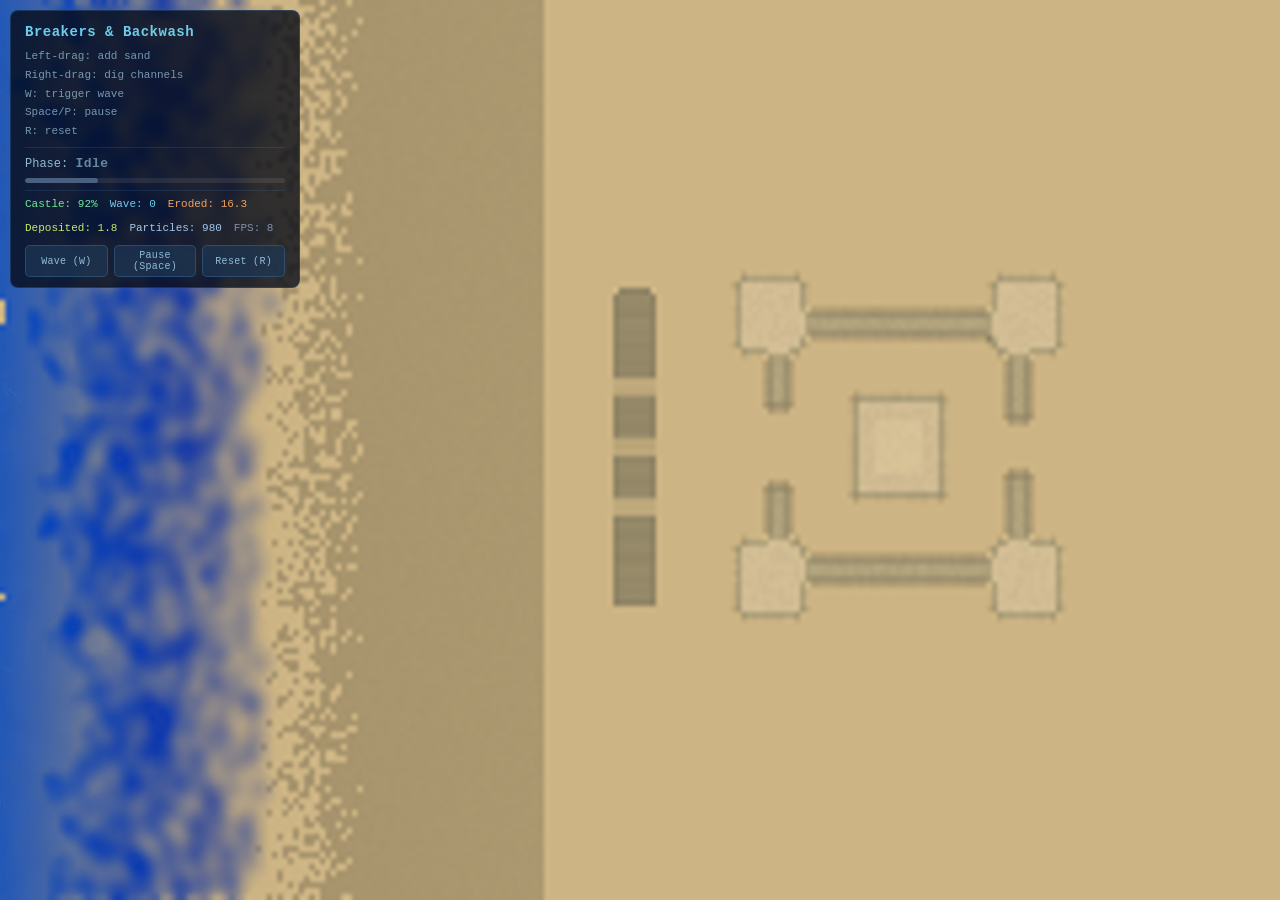
==== index.html @ 958249e2 "Refactor Breakers & Backwash: particle-authoritative Lagrangian-Eulerian hybrid Replace field-only E" ====
<!DOCTYPE html>
<html lang="en">
<head>
  <meta charset="UTF-8">
  <meta name="viewport" content="width=device-width, initial-scale=1.0">
  <meta
    name="description"
    content="A top-down sandcastle simulation with breakers, run-up, and backwash erosion."
  >
  <title>Breakers &amp; Backwash</title>
  <link rel="stylesheet" href="prototypes/flow-variations/01-breakers-backwash/styles.css">
</head>
<body>
  <canvas id="canvas"></canvas>

  <div id="overlay">
    <h2>Breakers &amp; Backwash</h2>

    <div class="controls">
      <span>Left-drag: add sand</span>
      <span>Right-drag: dig channels</span>
      <span>W: trigger wave</span>
      <span>Space/P: pause</span>
      <span>R: reset</span>
    </div>

    <div id="phase-display">
      <span id="phase-label">Phase: <strong id="phase-name">Idle</strong></span>
      <div id="phase-bar-track"><div id="phase-bar"></div></div>
    </div>

    <div id="metrics">
      <span id="m-health">Castle: 100%</span>
      <span id="m-waves">Wave: 0</span>
      <span id="m-eroded">Eroded: 0.0</span>
      <span id="m-deposited">Deposited: 0.0</span>
      <span id="m-particles">Particles: 0</span>
      <span id="m-fps">FPS: --</span>
    </div>

    <div id="buttons">
      <button id="btn-wave">Wave (W)</button>
      <button id="btn-pause">Pause (Space)</button>
      <button id="btn-reset">Reset (R)</button>
    </div>
  </div>

  <div id="paused-banner">PAUSED</div>

  <script src="prototypes/flow-variations/01-breakers-backwash/game.js"></script>
</body>
</html>
---- prototypes/flow-variations/01-breakers-backwash/styles.css ----
/* styles.css – Variation 1: Breakers & Backwash */

* { margin: 0; padding: 0; box-sizing: border-box; }

body {
  background: #06090f;
  overflow: hidden;
  user-select: none;
}

#canvas {
  display: block;
  width: 100vw;
  height: 100vh;
  cursor: crosshair;
  image-rendering: auto;
}

#overlay {
  position: fixed;
  top: 10px;
  left: 10px;
  background: rgba(4, 10, 22, 0.78);
  color: #c0d4e4;
  padding: 10px 14px;
  border-radius: 8px;
  font-family: 'Courier New', monospace;
  font-size: 12px;
  line-height: 1.6;
  pointer-events: none;
  border: 1px solid rgba(70, 130, 190, 0.28);
  max-width: 290px;
}

#overlay h2 {
  font-size: 14px;
  font-weight: bold;
  color: #6ecde8;
  margin-bottom: 5px;
  letter-spacing: 0.5px;
}

.controls {
  display: flex;
  flex-direction: column;
  gap: 1px;
  color: #7898ae;
  font-size: 11px;
  margin-bottom: 7px;
}

/* ── Phase indicator ────────────────────────────────────── */

#phase-display {
  margin-bottom: 7px;
  border-top: 1px solid rgba(70, 130, 190, 0.2);
  padding-top: 6px;
}

#phase-label {
  font-size: 12px;
  color: #90b8d0;
}

#phase-name {
  font-size: 13px;
  letter-spacing: 0.5px;
}

/* Phase name colours are set by JS via data-phase attribute */
#phase-name[data-phase="0"] { color: #6888a0; }  /* Idle     – slate   */
#phase-name[data-phase="1"] { color: #50d0ff; }  /* Breaker  – bright cyan */
#phase-name[data-phase="2"] { color: #90e870; }  /* Run-Up   – green   */
#phase-name[data-phase="3"] { color: #f0a030; }  /* Backwash – amber   */
#phase-name[data-phase="4"] { color: #d08850; }  /* Drain    – brown   */

#phase-bar-track {
  margin-top: 3px;
  height: 5px;
  background: rgba(255,255,255,0.08);
  border-radius: 3px;
  overflow: hidden;
}

#phase-bar {
  height: 100%;
  border-radius: 3px;
  width: 0%;
  transition: background-color 0.3s;
}

#phase-bar[data-phase="0"] { background: #4a6080; }
#phase-bar[data-phase="1"] { background: #30b8e0; }
#phase-bar[data-phase="2"] { background: #70c858; }
#phase-bar[data-phase="3"] { background: #d88820; }
#phase-bar[data-phase="4"] { background: #b07040; }

/* ── Metrics ─────────────────────────────────────────────── */

#metrics {
  display: flex;
  flex-wrap: wrap;
  gap: 6px 12px;
  font-size: 11px;
  color: #9ab8cc;
  border-top: 1px solid rgba(70, 130, 190, 0.18);
  padding-top: 5px;
  margin-bottom: 8px;
}

#m-health    { color: #70e898; }
#m-waves     { color: #6ecde8; }
#m-eroded    { color: #f0a060; }
#m-deposited { color: #c8e870; }
#m-particles { color: #a0c8f0; }
#m-fps       { color: #8090a8; }

/* ── Buttons ─────────────────────────────────────────────── */

#buttons {
  display: flex;
  gap: 6px;
  pointer-events: all;
}

#buttons button {
  flex: 1;
  background: rgba(30, 55, 85, 0.7);
  color: #90bcd8;
  border: 1px solid rgba(70, 130, 190, 0.35);
  border-radius: 5px;
  padding: 4px 6px;
  font-family: 'Courier New', monospace;
  font-size: 10px;
  cursor: pointer;
  letter-spacing: 0.3px;
  transition: background 0.15s, color 0.15s;
}

#buttons button:hover {
  background: rgba(50, 90, 130, 0.8);
  color: #d0e8f4;
}

#buttons button:active {
  background: rgba(30, 70, 110, 0.9);
}

/* ── Paused banner ───────────────────────────────────────── */

#paused-banner {
  position: fixed;
  top: 50%;
  left: 50%;
  transform: translate(-50%, -50%);
  background: rgba(4, 10, 22, 0.85);
  color: #f0d870;
  font-family: 'Courier New', monospace;
  font-size: 28px;
  font-weight: bold;
  padding: 12px 30px;
  border-radius: 8px;
  border: 1px solid rgba(240, 216, 112, 0.4);
  letter-spacing: 5px;
  pointer-events: none;
  display: none;
}
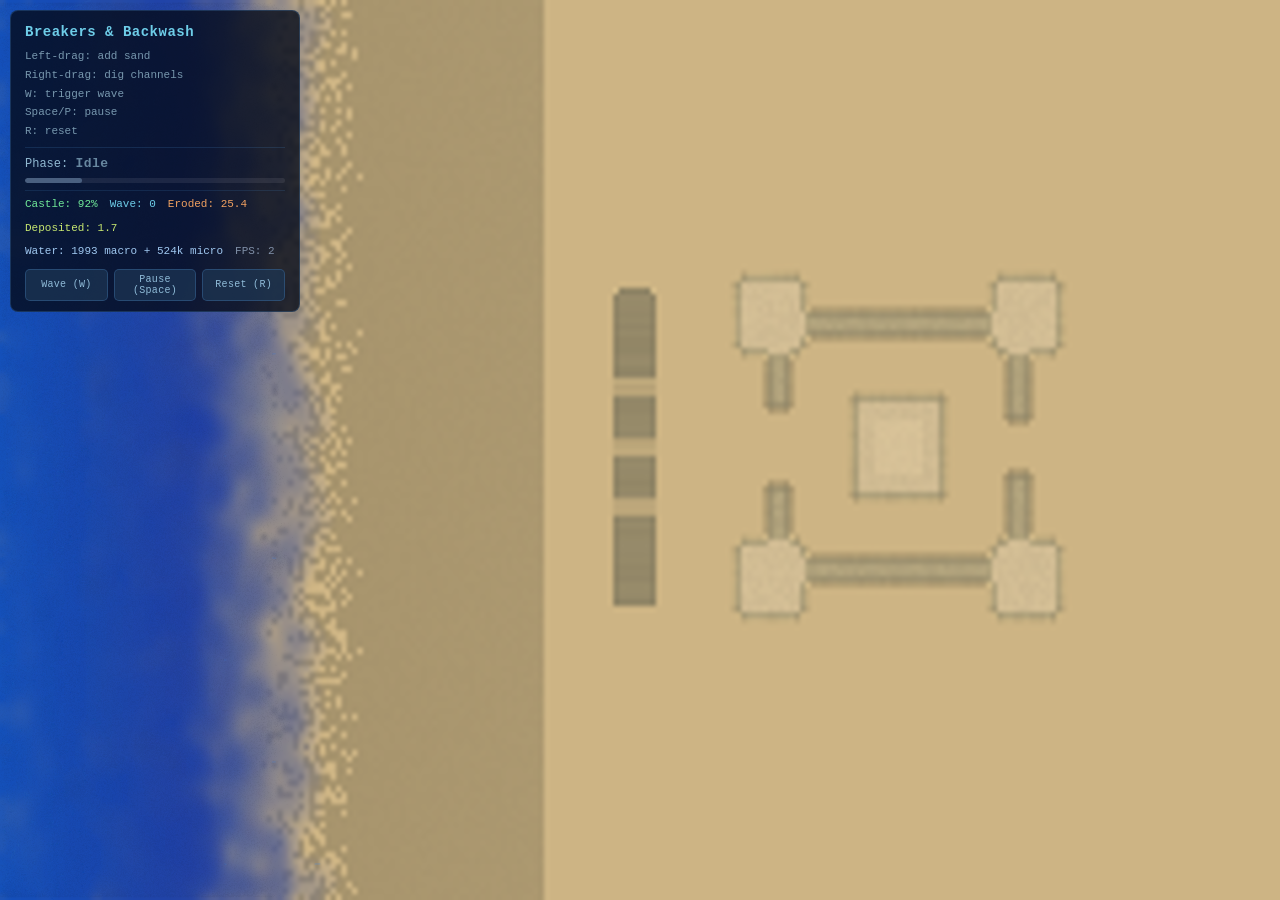
==== commit 243ca2e6: "Add WebGL2 GPU micro-particle swarm (~524k particles) over CPU simulation - Add transparent #gl-canv" ====
--- a/index.html
+++ b/index.html
@@ -12,6 +12,8 @@
 </head>
 <body>
   <canvas id="canvas"></canvas>
+  <!-- WebGL2 micro-particle overlay: pointer-events:none so build/dig still works -->
+  <canvas id="gl-canvas"></canvas>
 
   <div id="overlay">
     <h2>Breakers &amp; Backwash</h2>
--- a/prototypes/flow-variations/01-breakers-backwash/styles.css
+++ b/prototypes/flow-variations/01-breakers-backwash/styles.css
@@ -14,6 +14,16 @@
   height: 100vh;
   cursor: crosshair;
   image-rendering: auto;
+}
+
+/* WebGL2 GPU micro-particle overlay — sits above the 2D canvas, transparent */
+#gl-canvas {
+  position: fixed;
+  top: 0;
+  left: 0;
+  width: 100vw;
+  height: 100vh;
+  pointer-events: none;   /* pass all clicks through to #canvas below */
 }
 
 #overlay {
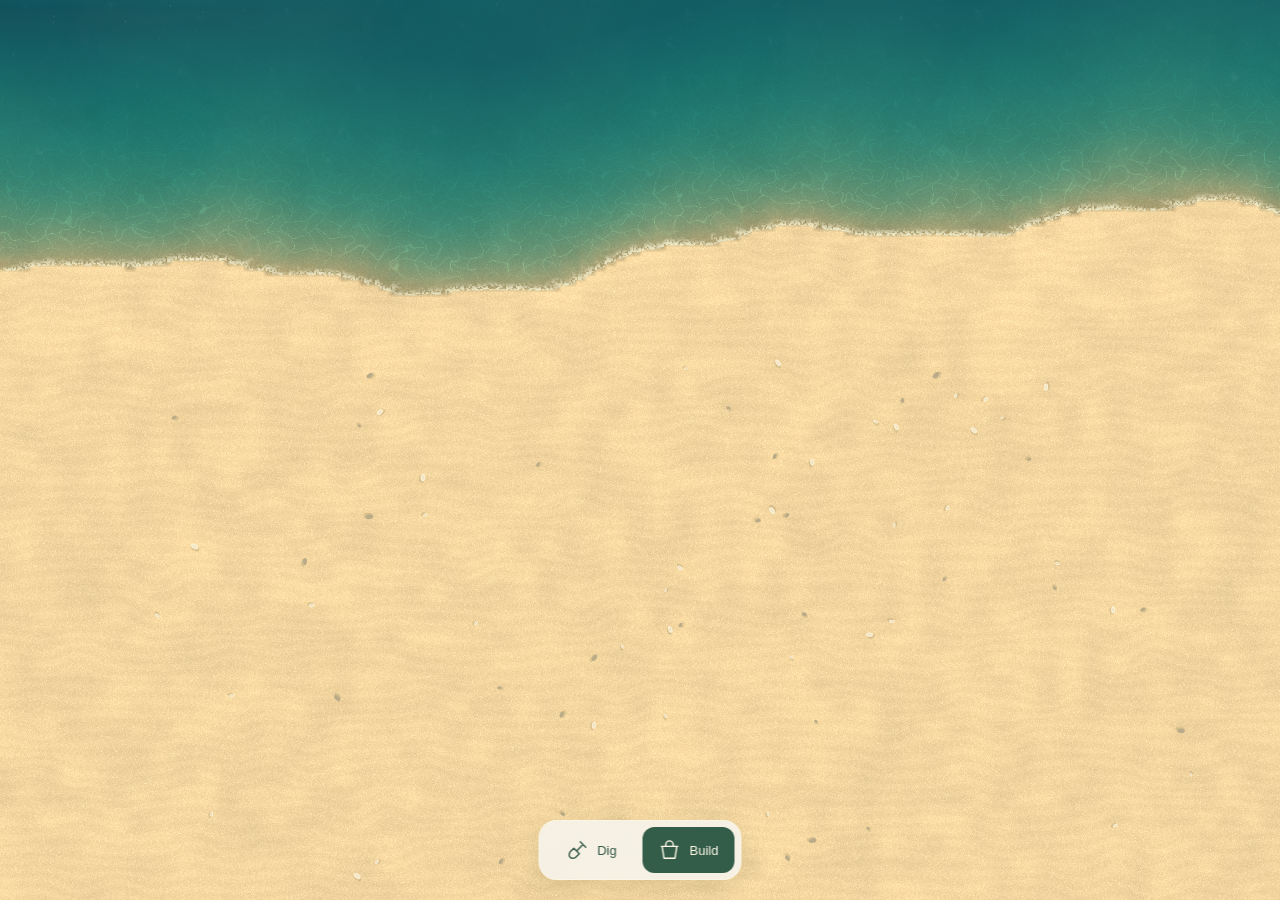
==== commit 635c8d64: "Build Low Tide beach sandbox and prepare GitHub Pages Co-authored-by: Copilot App <223556219+Copilot" ====
--- a/index.html
+++ b/index.html
@@ -1,54 +1,28 @@
-<!DOCTYPE html>
+<!doctype html>
 <html lang="en">
 <head>
-  <meta charset="UTF-8">
-  <meta name="viewport" content="width=device-width, initial-scale=1.0">
-  <meta
-    name="description"
-    content="A top-down sandcastle simulation with breakers, run-up, and backwash erosion."
-  >
-  <title>Breakers &amp; Backwash</title>
-  <link rel="stylesheet" href="prototypes/flow-variations/01-breakers-backwash/styles.css">
+  <meta charset="utf-8">
+  <meta name="viewport" content="width=device-width, initial-scale=1, viewport-fit=cover">
+  <meta name="theme-color" content="#236d72">
+  <meta name="description" content="Dig channels, build sand walls, and let the tide find its way.">
+  <title>Low Tide</title>
+  <link rel="stylesheet" href="styles.css">
 </head>
 <body>
-  <canvas id="canvas"></canvas>
-  <!-- WebGL2 micro-particle overlay: pointer-events:none so build/dig still works -->
-  <canvas id="gl-canvas"></canvas>
-
-  <div id="overlay">
-    <h2>Breakers &amp; Backwash</h2>
-
-    <div class="controls">
-      <span>Left-drag: add sand</span>
-      <span>Right-drag: dig channels</span>
-      <span>W: trigger wave</span>
-      <span>Space/P: pause</span>
-      <span>R: reset</span>
+  <main id="beach">
+    <canvas id="surface" aria-hidden="true"></canvas>
+    <canvas id="canvas" aria-label="Interactive beach. Mouse: left-drag to build, right-drag to dig. Touch or pen: use the selected tool. Keyboard: 1 for dig, 2 for build."></canvas>
+    <div class="tools" role="group" aria-label="Sand tools">
+      <button class="tool" data-tool="dig" aria-pressed="false">
+        <svg viewBox="0 0 24 24" aria-hidden="true"><path d="m15 3 6 6M18 6l-7 7M8 10l6 6-4 4c-5 3-9-1-6-6Z"/></svg>
+        <span>Dig</span>
+      </button>
+      <button class="tool selected" data-tool="build" aria-pressed="true">
+        <svg viewBox="0 0 24 24" aria-hidden="true"><path d="M4 8h16l-2 13H6ZM8 8V6a4 4 0 0 1 8 0v2M3 8h18"/></svg>
+        <span>Build</span>
+      </button>
     </div>
-
-    <div id="phase-display">
-      <span id="phase-label">Phase: <strong id="phase-name">Idle</strong></span>
-      <div id="phase-bar-track"><div id="phase-bar"></div></div>
-    </div>
-
-    <div id="metrics">
-      <span id="m-health">Castle: 100%</span>
-      <span id="m-waves">Wave: 0</span>
-      <span id="m-eroded">Eroded: 0.0</span>
-      <span id="m-deposited">Deposited: 0.0</span>
-      <span id="m-particles">Particles: 0</span>
-      <span id="m-fps">FPS: --</span>
-    </div>
-
-    <div id="buttons">
-      <button id="btn-wave">Wave (W)</button>
-      <button id="btn-pause">Pause (Space)</button>
-      <button id="btn-reset">Reset (R)</button>
-    </div>
-  </div>
-
-  <div id="paused-banner">PAUSED</div>
-
-  <script src="prototypes/flow-variations/01-breakers-backwash/game.js"></script>
+  </main>
+  <script type="module" src="game.mjs"></script>
 </body>
 </html>
--- a/styles.css
+++ b/styles.css
@@ -0,0 +1,52 @@
+:root {
+  color-scheme: light;
+  font-family: -apple-system, BlinkMacSystemFont, "Segoe UI", sans-serif;
+  background: #dfc58e;
+}
+
+* { box-sizing: border-box; }
+html, body { margin: 0; width: 100%; height: 100%; overflow: hidden; overscroll-behavior: none; }
+#beach { position: fixed; inset: 0; width: 100%; height: 100dvh; overflow: hidden; }
+#surface, #canvas { position: absolute; inset: 0; display: block; width: 100%; height: 100%; }
+#surface { pointer-events: none; }
+#canvas { touch-action: none; cursor: none; }
+
+.tools {
+  position: absolute;
+  bottom: max(20px, env(safe-area-inset-bottom));
+  left: 50%;
+  transform: translateX(-50%);
+  display: flex;
+  gap: 5px;
+  padding: 6px;
+  border: 1px solid #fff9e580;
+  border-radius: 18px;
+  background: #f6f3ebe8;
+  backdrop-filter: blur(12px);
+  box-shadow: 0 4px 24px #30452c25;
+}
+
+.tool {
+  display: flex;
+  align-items: center;
+  justify-content: center;
+  gap: 9px;
+  min-width: 92px;
+  height: 46px;
+  padding: 0 16px;
+  border: 0;
+  border-radius: 12px;
+  color: #345947;
+  background: transparent;
+  font: inherit;
+  font-size: 13px;
+  cursor: pointer;
+  user-select: none;
+  transition: background .15s, color .15s;
+}
+
+.tool:hover { background: #e1e8d9; }
+.tool.selected { background: #345d49; color: #fff9e9; }
+.tool:focus-visible { outline: 2px solid #286956; outline-offset: 3px; }
+.tool svg { width: 22px; height: 22px; fill: none; stroke: currentColor; stroke-width: 1.5; stroke-linecap: round; stroke-linejoin: round; }
+@media (prefers-reduced-motion: reduce) { .tool { transition: none; } }
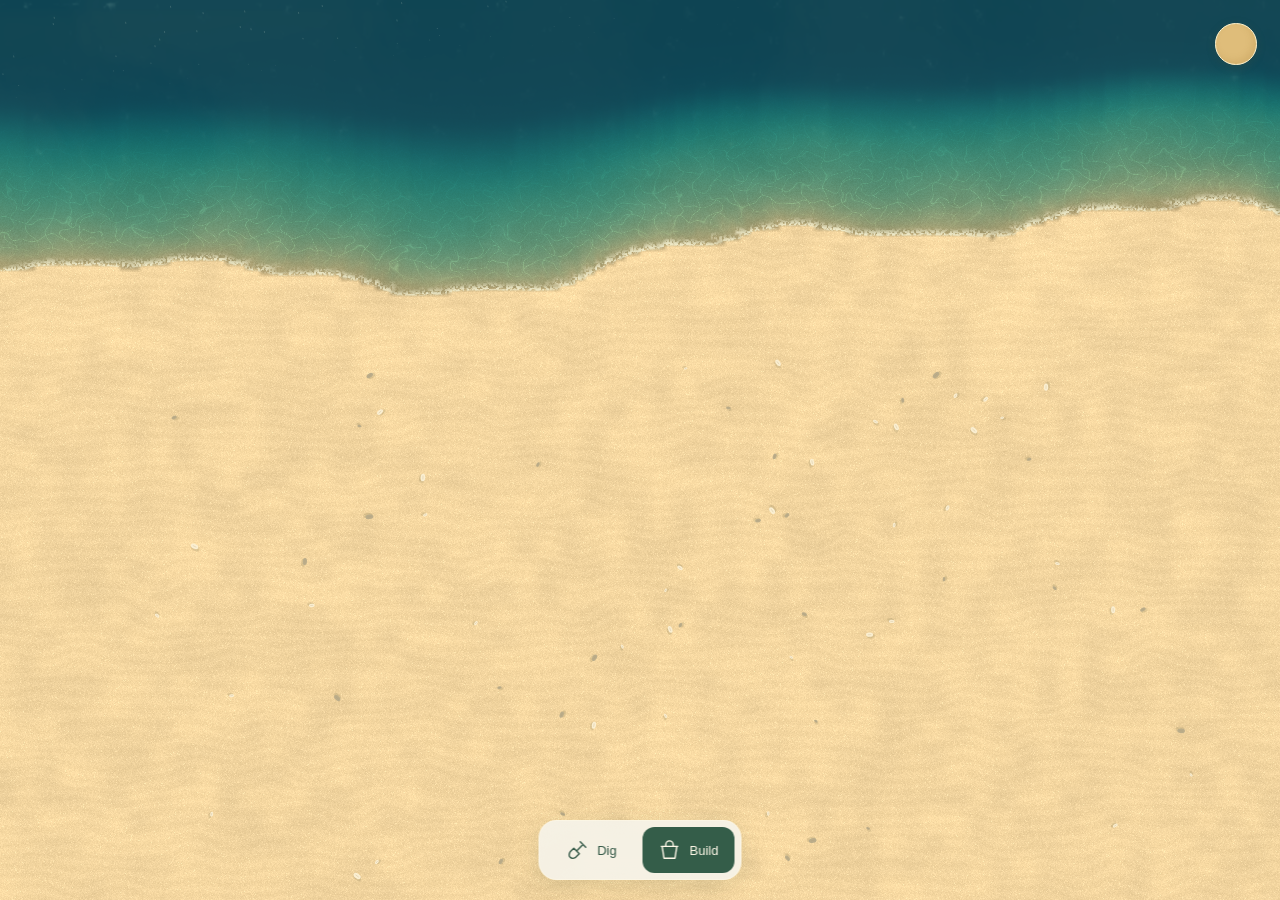
==== commit cac3c6f2: "Add collectible sand supply and cursor indicator Co-authored-by: Copilot App <223556219+Copilot@user" ====
--- a/index.html
+++ b/index.html
@@ -11,7 +11,8 @@
 <body>
   <main id="beach">
     <canvas id="surface" aria-hidden="true"></canvas>
-    <canvas id="canvas" aria-label="Interactive beach. Mouse: left-drag to build, right-drag to dig. Touch or pen: use the selected tool. Keyboard: 1 for dig, 2 for build."></canvas>
+    <canvas id="canvas" aria-label="Interactive beach. Drag to use the selected tool; right-drag to dig. Keyboard: 1 for dig, 2 for build. Digging collects sand; building spends it. The sand-colored circle shows your supply."></canvas>
+    <div id="sand-supply" role="img" aria-label="Sand supply. Dig to collect more; build to spend it."></div>
     <div class="tools" role="group" aria-label="Sand tools">
       <button class="tool" data-tool="dig" aria-pressed="false">
         <svg viewBox="0 0 24 24" aria-hidden="true"><path d="m15 3 6 6M18 6l-7 7M8 10l6 6-4 4c-5 3-9-1-6-6Z"/></svg>
--- a/styles.css
+++ b/styles.css
@@ -10,6 +10,20 @@
 #surface, #canvas { position: absolute; inset: 0; display: block; width: 100%; height: 100%; }
 #surface { pointer-events: none; }
 #canvas { touch-action: none; cursor: none; }
+
+#sand-supply {
+  position: absolute;
+  top: 24px;
+  right: 24px;
+  width: 41px;
+  height: 41px;
+  border: 1px solid #fff2cc;
+  border-radius: 50%;
+  background: #dfbd7a;
+  box-shadow: 0 2px 8px #3b4d3d55, inset -3px -3px 7px #a47b3933;
+  pointer-events: none;
+}
+#sand-supply[data-empty="true"] { background: transparent; box-shadow: 0 1px 4px #3b4d3d55; }
 
 .tools {
   position: absolute;
